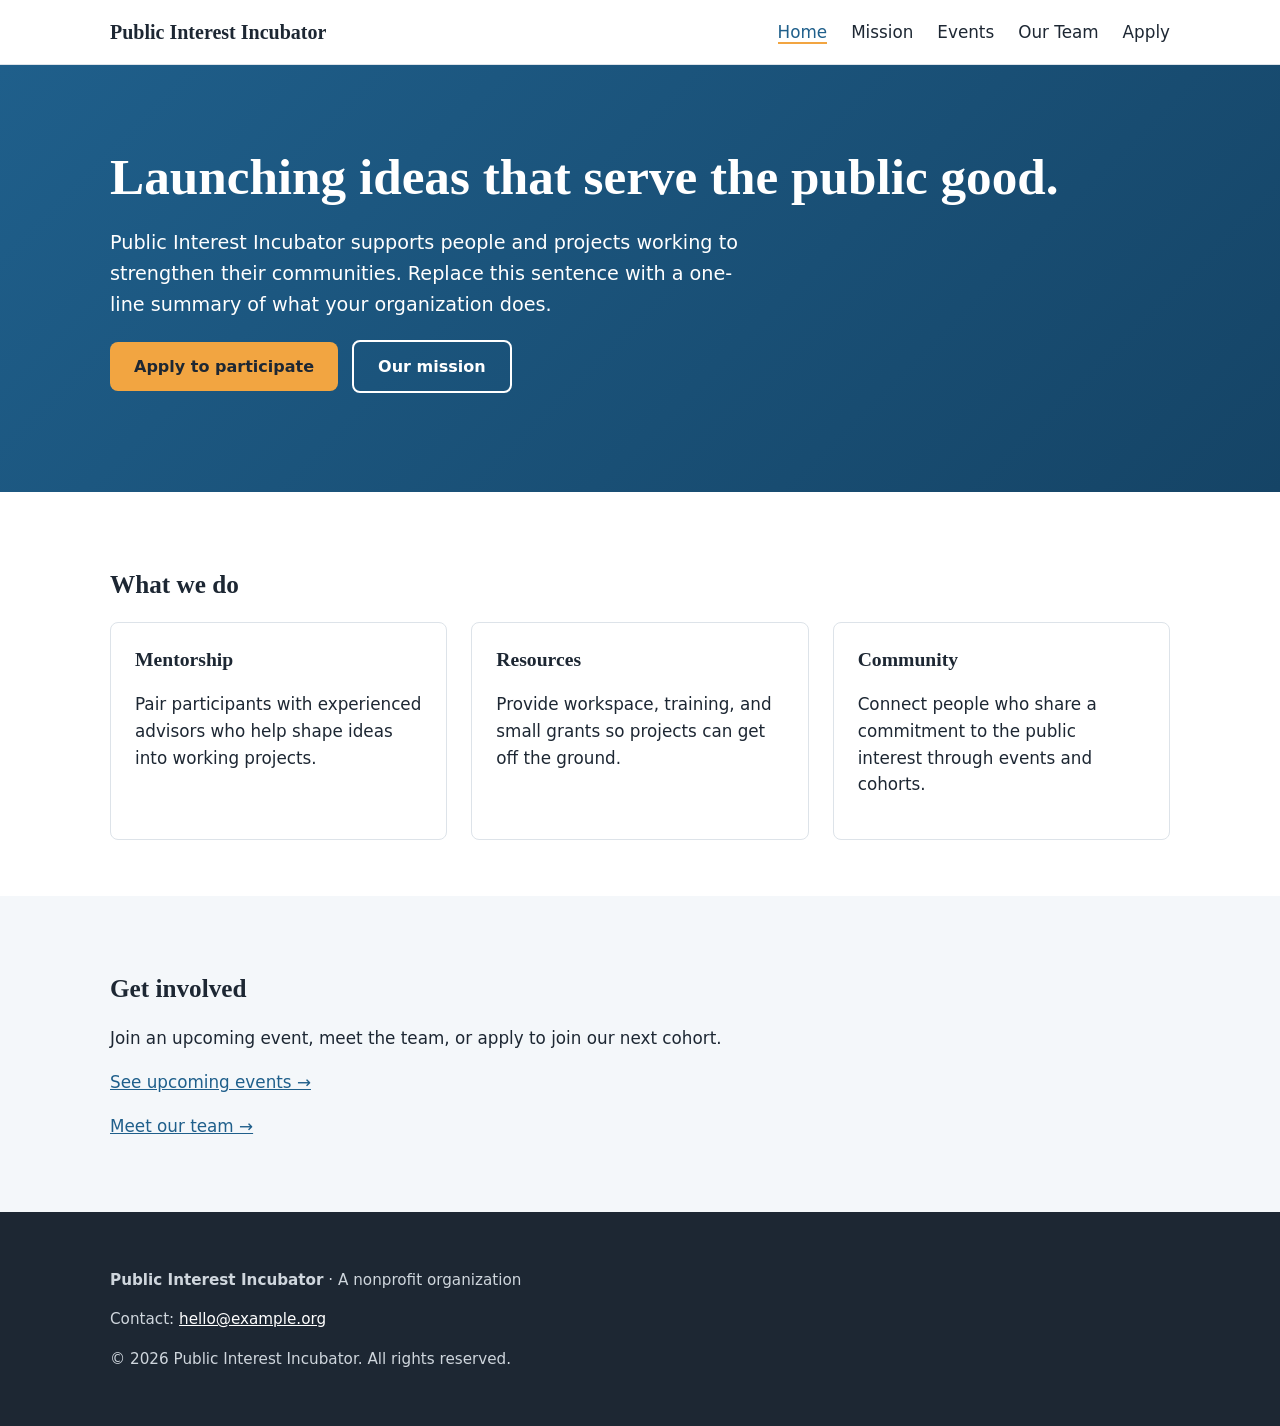
==== index.html @ 8cadc865 "Add starter website for Public Interest Incubator Static HTML/CSS site with landing, mission, events" ====
<!DOCTYPE html>
<html lang="en">
<head>
  <meta charset="UTF-8">
  <meta name="viewport" content="width=device-width, initial-scale=1.0">
  <title>Home | Public Interest Incubator</title>
  <meta name="description" content="Public Interest Incubator helps launch and grow projects that serve the public good.">
  <link rel="stylesheet" href="css/styles.css">
</head>
<body>
  <a class="skip-link" href="#main">Skip to content</a>
  <header class="site-header">
    <div class="container">
      <a class="logo" href="index.html">Public Interest Incubator</a>
      <button class="nav-toggle" aria-expanded="false" aria-controls="site-nav">Menu</button>
      <nav class="site-nav" id="site-nav" aria-label="Main">
      <ul>
        <li><a href="index.html" aria-current="page">Home</a></li>
        <li><a href="mission.html">Mission</a></li>
        <li><a href="events.html">Events</a></li>
        <li><a href="team.html">Our Team</a></li>
        <li><a href="apply.html">Apply</a></li>
      </ul>
      </nav>
    </div>
  </header>

  <main id="main">
    <section class="hero">
      <div class="container">
        <h1>Launching ideas that serve the public good.</h1>
        <p>Public Interest Incubator supports people and projects working to strengthen their communities. Replace this sentence with a one-line summary of what your organization does.</p>
        <p>
          <a class="btn" href="apply.html">Apply to participate</a>
          <a class="btn secondary" href="mission.html">Our mission</a>
        </p>
      </div>
    </section>

    <section class="section">
      <div class="container">
        <h2>What we do</h2>
        <div class="grid">
          <div class="card">
            <h3>Mentorship</h3>
            <p>Pair participants with experienced advisors who help shape ideas into working projects.</p>
          </div>
          <div class="card">
            <h3>Resources</h3>
            <p>Provide workspace, training, and small grants so projects can get off the ground.</p>
          </div>
          <div class="card">
            <h3>Community</h3>
            <p>Connect people who share a commitment to the public interest through events and cohorts.</p>
          </div>
        </div>
      </div>
    </section>

    <section class="section alt">
      <div class="container">
        <h2>Get involved</h2>
        <p>Join an upcoming event, meet the team, or apply to join our next cohort.</p>
        <p><a href="events.html">See upcoming events &rarr;</a></p>
        <p><a href="team.html">Meet our team &rarr;</a></p>
      </div>
    </section>
  </main>

  <footer class="site-footer">
    <div class="container">
      <p><strong>Public Interest Incubator</strong> &middot; A nonprofit organization</p>
      <p>Contact: <a href="mailto:hello@example.org">hello@example.org</a></p>
      <p>&copy; 2026 Public Interest Incubator. All rights reserved.</p>
    </div>
  </footer>
  <script src="js/main.js"></script>
</body>
</html>
---- css/styles.css ----
/* ==========================================================================
   Public Interest Incubator — shared styles
   Edit the variables below to change the site's colors and fonts.
   ========================================================================== */

:root {
  --color-primary: #1f5f8b;
  --color-primary-dark: #154466;
  --color-accent: #f2a541;
  --color-text: #1d2733;
  --color-muted: #5b6875;
  --color-bg: #ffffff;
  --color-bg-alt: #f4f7fa;
  --color-border: #dde3e9;
  --font-body: system-ui, -apple-system, "Segoe UI", Roboto, sans-serif;
  --font-heading: Georgia, "Times New Roman", serif;
  --max-width: 1100px;
  --radius: 8px;
}

* { box-sizing: border-box; }

body {
  margin: 0;
  font-family: var(--font-body);
  font-size: 1.05rem;
  line-height: 1.6;
  color: var(--color-text);
  background: var(--color-bg);
}

h1, h2, h3 { font-family: var(--font-heading); line-height: 1.25; }
a { color: var(--color-primary); }
img { max-width: 100%; height: auto; }

.container { max-width: var(--max-width); margin: 0 auto; padding: 0 1.25rem; }

.skip-link { position: absolute; left: -999px; }
.skip-link:focus { left: 1rem; top: 1rem; background: #fff; padding: .5rem 1rem; z-index: 100; }

/* ---------- Header & navigation ---------- */
.site-header { background: var(--color-bg); border-bottom: 1px solid var(--color-border); position: sticky; top: 0; z-index: 10; }
.site-header .container { display: flex; align-items: center; justify-content: space-between; min-height: 64px; }
.logo { font-family: var(--font-heading); font-weight: bold; font-size: 1.25rem; color: var(--color-text); text-decoration: none; }
.nav-toggle { display: none; background: none; border: 1px solid var(--color-border); border-radius: var(--radius); padding: .4rem .7rem; font-size: 1rem; cursor: pointer; }
.site-nav ul { list-style: none; display: flex; gap: 1.5rem; margin: 0; padding: 0; }
.site-nav a { text-decoration: none; color: var(--color-text); font-weight: 500; }
.site-nav a:hover, .site-nav a[aria-current="page"] { color: var(--color-primary); border-bottom: 2px solid var(--color-accent); }

@media (max-width: 760px) {
  .nav-toggle { display: block; }
  .site-nav { display: none; position: absolute; top: 64px; left: 0; right: 0; background: var(--color-bg); border-bottom: 1px solid var(--color-border); }
  .site-nav.open { display: block; }
  .site-nav ul { flex-direction: column; gap: 0; padding: .5rem 1.25rem 1rem; }
  .site-nav li { padding: .5rem 0; }
}

/* ---------- Sections ---------- */
.hero { background: linear-gradient(135deg, var(--color-primary), var(--color-primary-dark)); color: #fff; padding: 5rem 0; }
.hero h1 { font-size: clamp(2rem, 5vw, 3.2rem); margin: 0 0 1rem; }
.hero p { font-size: 1.2rem; max-width: 640px; }
.page-header { background: var(--color-bg-alt); padding: 3rem 0 2rem; border-bottom: 1px solid var(--color-border); }
.page-header h1 { margin: 0 0 .5rem; }
.page-header p { margin: 0; color: var(--color-muted); }
.section { padding: 3.5rem 0; }
.section.alt { background: var(--color-bg-alt); }

.btn { display: inline-block; padding: .75rem 1.5rem; border-radius: var(--radius); background: var(--color-accent); color: var(--color-text); font-weight: 600; text-decoration: none; border: none; cursor: pointer; font-size: 1rem; }
.btn:hover { filter: brightness(.95); }
.btn.secondary { background: transparent; color: #fff; border: 2px solid #fff; margin-left: .5rem; }

/* ---------- Cards & grids ---------- */
.grid { display: grid; gap: 1.5rem; grid-template-columns: repeat(auto-fit, minmax(240px, 1fr)); }
.card { background: var(--color-bg); border: 1px solid var(--color-border); border-radius: var(--radius); padding: 1.5rem; }
.card h3 { margin-top: 0; }

.event { display: grid; grid-template-columns: 90px 1fr; gap: 1.25rem; align-items: start; }
.event-date { background: var(--color-primary); color: #fff; border-radius: var(--radius); text-align: center; padding: .6rem 0; font-weight: bold; }
.event-date .month { display: block; font-size: .85rem; text-transform: uppercase; letter-spacing: .05em; }
.event-date .day { display: block; font-size: 1.8rem; line-height: 1.1; }
.event h3 { margin: 0 0 .25rem; }
.event-meta { color: var(--color-muted); font-size: .95rem; margin: 0 0 .5rem; }

.staff-card { text-align: center; }
.staff-photo { width: 140px; height: 140px; border-radius: 50%; object-fit: cover; background: var(--color-bg-alt); border: 1px solid var(--color-border); display: block; margin: 0 auto 1rem; }
.staff-role { color: var(--color-primary); font-weight: 600; margin: 0 0 .5rem; }

/* ---------- Forms ---------- */
.form { max-width: 680px; }
.form-row { margin-bottom: 1.25rem; }
.form label { display: block; font-weight: 600; margin-bottom: .35rem; }
.form input, .form select, .form textarea { width: 100%; padding: .65rem .75rem; border: 1px solid var(--color-border); border-radius: var(--radius); font: inherit; }
.form input:focus, .form select:focus, .form textarea:focus { outline: 2px solid var(--color-primary); border-color: var(--color-primary); }
.form .hint { font-size: .9rem; color: var(--color-muted); }
.form-notice { padding: 1rem; border-radius: var(--radius); background: #fff6e5; border: 1px solid var(--color-accent); margin-top: 1rem; }

/* ---------- Footer ---------- */
.site-footer { background: var(--color-text); color: #cfd6dd; padding: 2.5rem 0; font-size: .95rem; }
.site-footer a { color: #fff; }
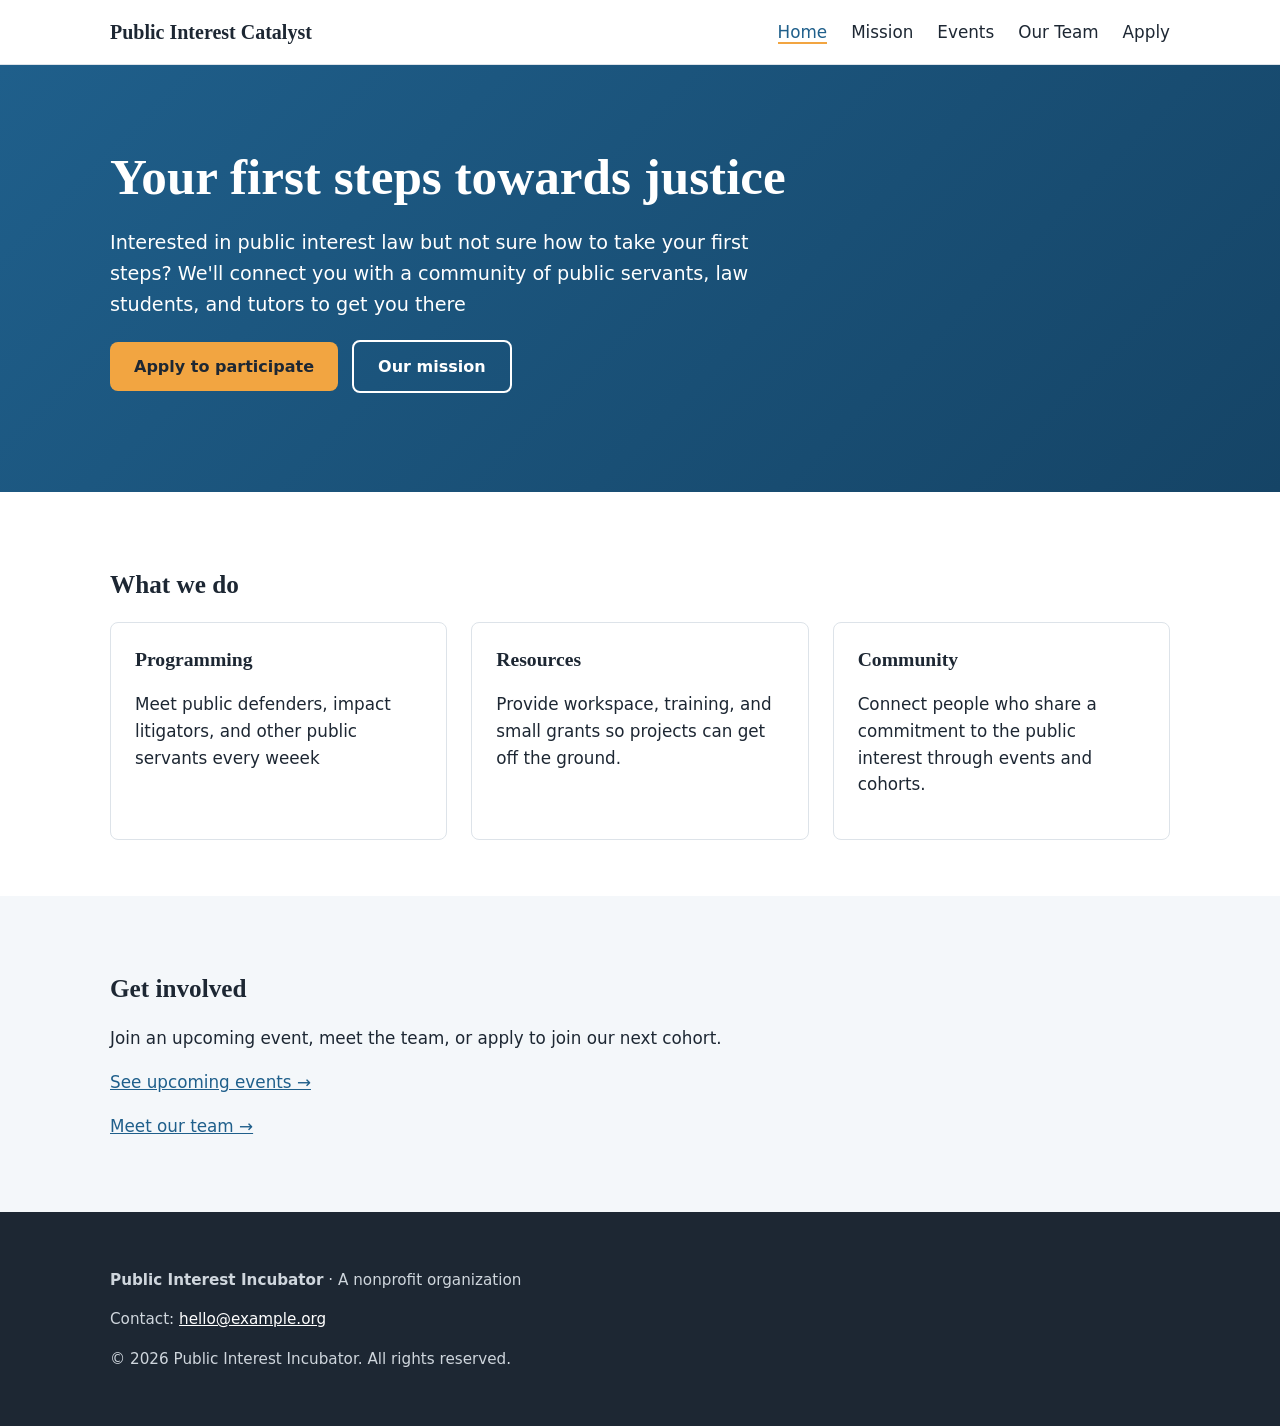
==== commit c4cc25be: "Update index.html" ====
--- a/index.html
+++ b/index.html
@@ -3,15 +3,15 @@
 <head>
   <meta charset="UTF-8">
   <meta name="viewport" content="width=device-width, initial-scale=1.0">
-  <title>Home | Public Interest Incubator</title>
-  <meta name="description" content="Public Interest Incubator helps launch and grow projects that serve the public good.">
+  <title>Home | Public Interest Catalyst</title>
+  <meta name="description" content="Public Interest Catalyst helps launch and grow projects that serve the public good.">
   <link rel="stylesheet" href="css/styles.css">
 </head>
 <body>
   <a class="skip-link" href="#main">Skip to content</a>
   <header class="site-header">
     <div class="container">
-      <a class="logo" href="index.html">Public Interest Incubator</a>
+      <a class="logo" href="index.html">Public Interest Catalyst</a>
       <button class="nav-toggle" aria-expanded="false" aria-controls="site-nav">Menu</button>
       <nav class="site-nav" id="site-nav" aria-label="Main">
       <ul>
@@ -28,8 +28,8 @@
   <main id="main">
     <section class="hero">
       <div class="container">
-        <h1>Launching ideas that serve the public good.</h1>
-        <p>Public Interest Incubator supports people and projects working to strengthen their communities. Replace this sentence with a one-line summary of what your organization does.</p>
+        <h1>Your first steps towards justice</h1>
+        <p>Interested in public interest law but not sure how to take your first steps? We'll connect you with a community of public servants, law students, and tutors to get you there </p>
         <p>
           <a class="btn" href="apply.html">Apply to participate</a>
           <a class="btn secondary" href="mission.html">Our mission</a>
@@ -42,8 +42,8 @@
         <h2>What we do</h2>
         <div class="grid">
           <div class="card">
-            <h3>Mentorship</h3>
-            <p>Pair participants with experienced advisors who help shape ideas into working projects.</p>
+            <h3>Programming</h3>
+            <p>Meet public defenders, impact litigators, and other public servants every weeek </p>
           </div>
           <div class="card">
             <h3>Resources</h3>
